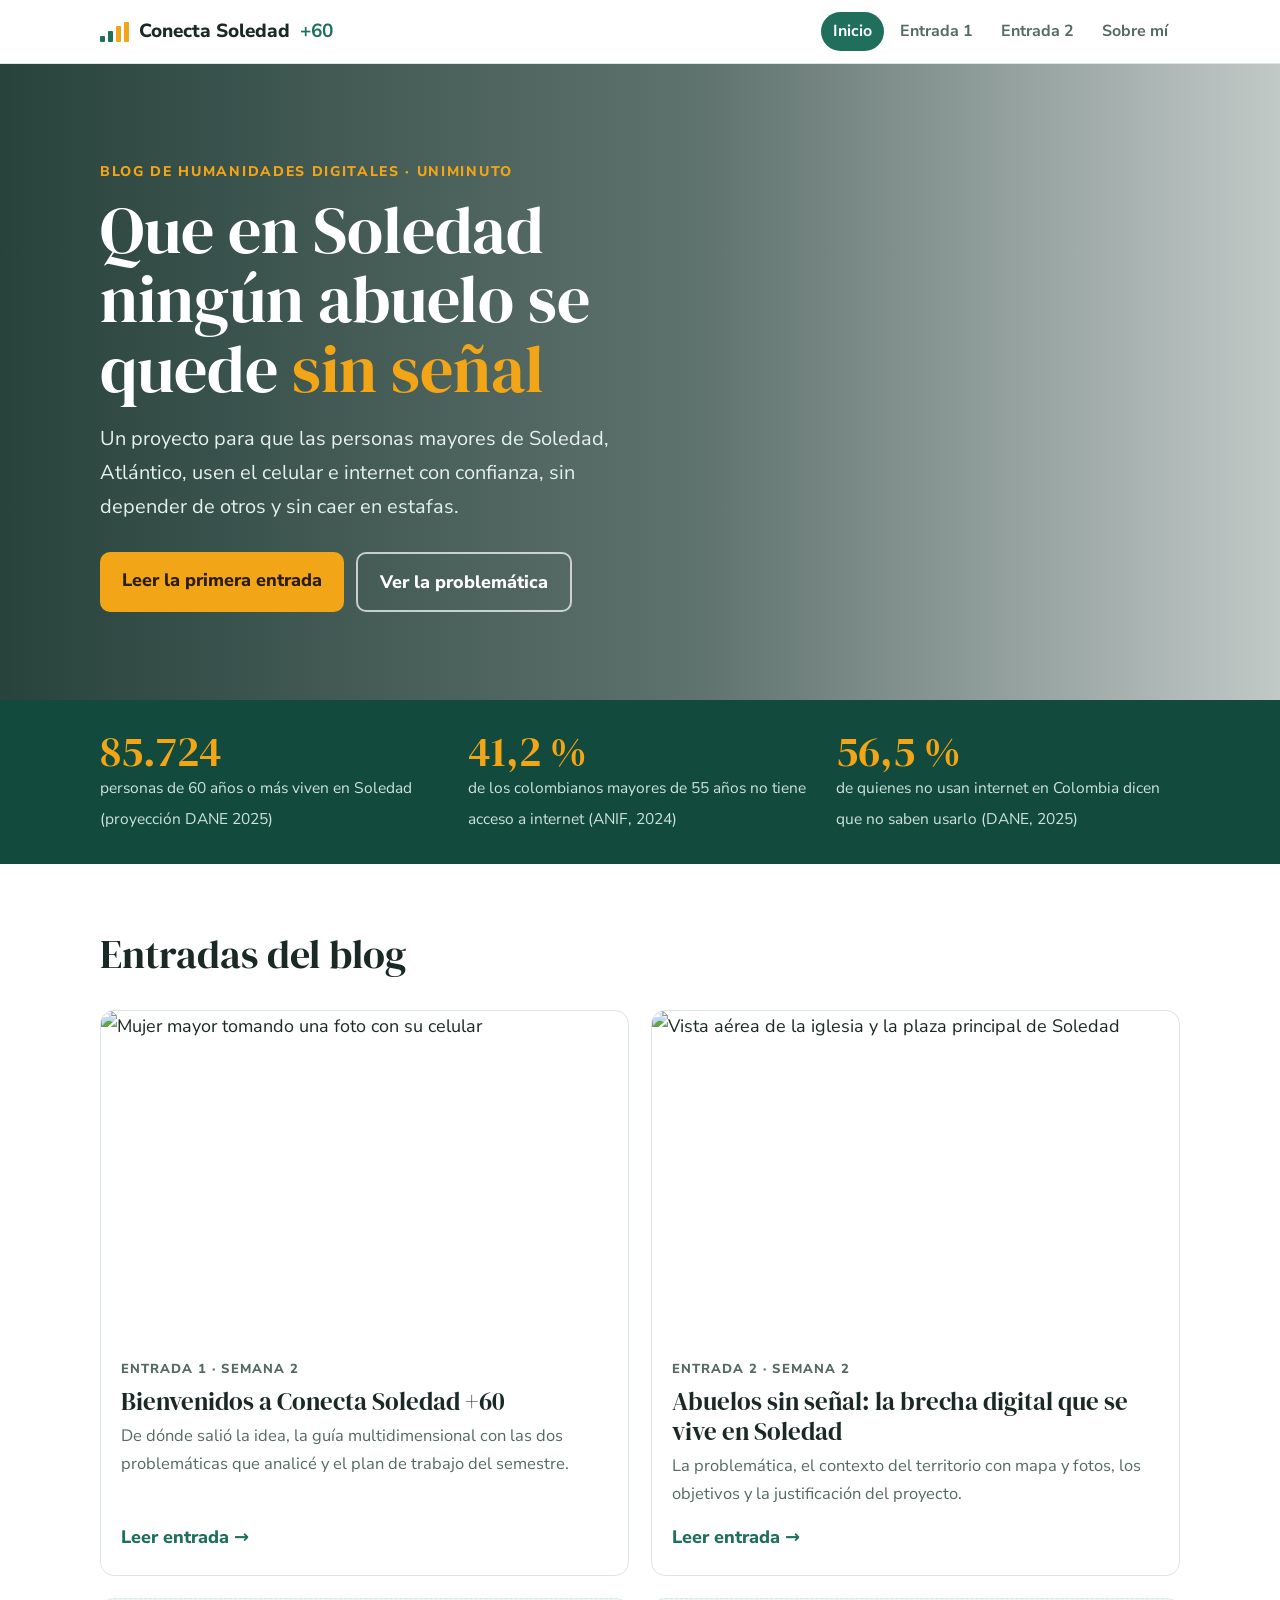
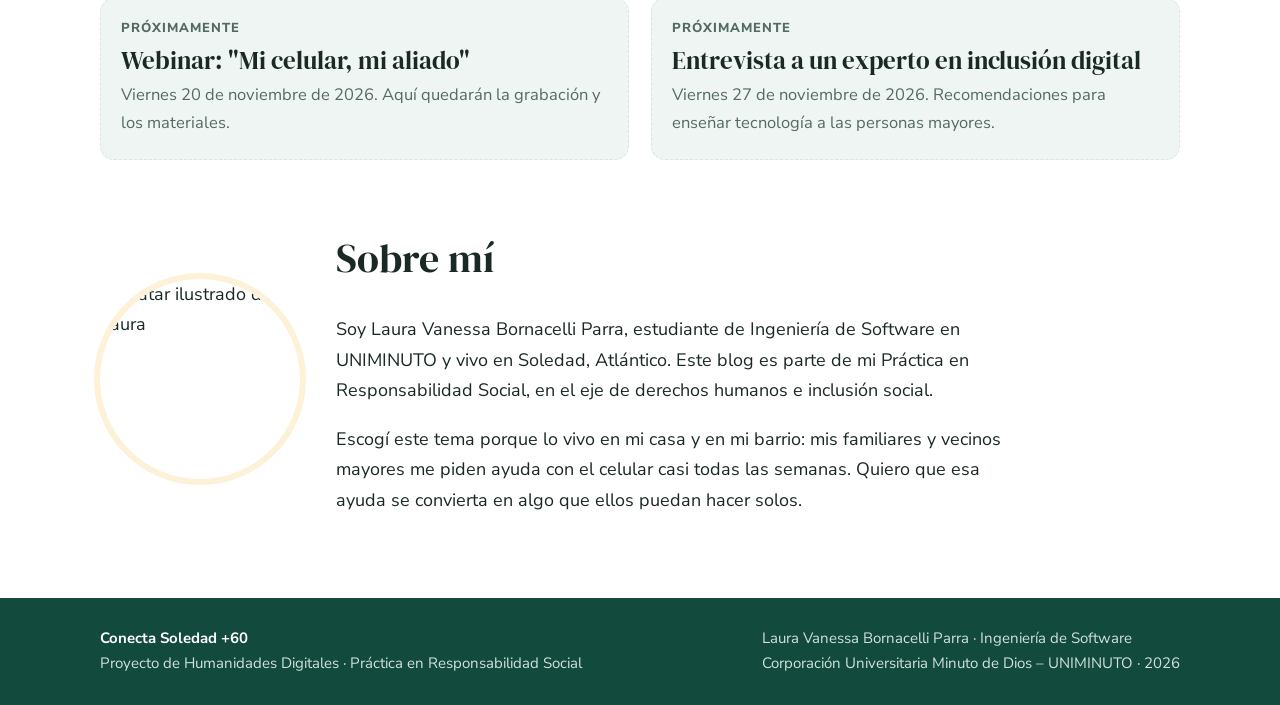
==== index.html @ 332c77a0 "Add files via upload" ====
<!doctype html>
<html lang="es">
<head>
<meta charset="utf-8">
<meta name="viewport" content="width=device-width, initial-scale=1">
<title>Conecta Soledad +60</title>
<meta name="description" content="Blog del proyecto de Humanidades Digitales sobre inclusión digital de las personas mayores en Soledad, Atlántico.">
<link rel="icon" href="img/avatar-laura.svg">
<link rel="preconnect" href="https://fonts.googleapis.com">
<link rel="preconnect" href="https://fonts.gstatic.com" crossorigin>
<link rel="stylesheet" href="https://fonts.googleapis.com/css2?family=DM+Serif+Display&family=Nunito+Sans:opsz,wght@6..12,400;6..12,600;6..12,700;6..12,800&display=swap">
<link rel="stylesheet" href="styles.css">
</head>
<body><header class="topbar"><div class="container topbar-in">
<a class="logo" href="index.html"><span class="signal" aria-hidden="true"><i></i><i></i><i></i><i></i></span>Conecta Soledad <b>+60</b></a>
<nav aria-label="Principal"><a href="index.html" aria-current="page">Inicio</a><a href="entrada-1.html">Entrada 1</a><a href="entrada-2.html">Entrada 2</a><a href="index.html#sobre-mi">Sobre mí</a></nav></div></header>
<section class="hero" style="background-image:url('img/soledad-atardecer.jpg')">
  <div class="hero-shade"></div>
  <div class="container hero-in">
    <p class="eyebrow">Blog de Humanidades Digitales · UNIMINUTO</p>
    <h1>Que en Soledad ningún abuelo se quede <span>sin señal</span></h1>
    <p class="hero-lede">Un proyecto para que las personas mayores de Soledad, Atlántico, usen el celular e internet con confianza, sin depender de otros y sin caer en estafas.</p>
    <div class="hero-cta"><a class="btn" href="entrada-1.html">Leer la primera entrada</a><a class="btn ghost" href="entrada-2.html">Ver la problemática</a></div>
  </div>
</section>

<section class="stats-strip"><div class="container stats">
  <div class="stat"><b>85.724</b><span>personas de 60 años o más viven en Soledad (proyección DANE 2025)</span></div>
  <div class="stat"><b>41,2 %</b><span>de los colombianos mayores de 55 años no tiene acceso a internet (ANIF, 2024)</span></div>
  <div class="stat"><b>56,5 %</b><span>de quienes no usan internet en Colombia dicen que no saben usarlo (DANE, 2025)</span></div>
</div></section>

<main class="container">
  <section class="section">
    <h2 class="section-title">Entradas del blog</h2>
    <div class="cards">
      <a class="card" href="entrada-1.html">
        <img src="img/adulta-mayor-celular.jpg" alt="Mujer mayor tomando una foto con su celular" loading="lazy">
        <div class="card-body"><span class="meta">Entrada 1 · Semana 2</span><h3>Bienvenidos a Conecta Soledad +60</h3><p>De dónde salió la idea, la guía multidimensional con las dos problemáticas que analicé y el plan de trabajo del semestre.</p><span class="more">Leer entrada →</span></div>
      </a>
      <a class="card" href="entrada-2.html">
        <img src="img/soledad-iglesia.jpg" alt="Vista aérea de la iglesia y la plaza principal de Soledad" loading="lazy">
        <div class="card-body"><span class="meta">Entrada 2 · Semana 2</span><h3>Abuelos sin señal: la brecha digital que se vive en Soledad</h3><p>La problemática, el contexto del territorio con mapa y fotos, los objetivos y la justificación del proyecto.</p><span class="more">Leer entrada →</span></div>
      </a>
      <div class="card soon"><div class="card-body"><span class="meta">Próximamente</span><h3>Webinar: "Mi celular, mi aliado"</h3><p>Viernes 20 de noviembre de 2026. Aquí quedarán la grabación y los materiales.</p></div></div>
      <div class="card soon"><div class="card-body"><span class="meta">Próximamente</span><h3>Entrevista a un experto en inclusión digital</h3><p>Viernes 27 de noviembre de 2026. Recomendaciones para enseñar tecnología a las personas mayores.</p></div></div>
    </div>
  </section>

  <section class="section about" id="sobre-mi">
    <img class="avatar" src="img/avatar-laura.svg" alt="Avatar ilustrado de Laura">
    <div>
      <h2 class="section-title">Sobre mí</h2>
      <p>Soy Laura Vanessa Bornacelli Parra, estudiante de Ingeniería de Software en UNIMINUTO y vivo en Soledad, Atlántico. Este blog es parte de mi Práctica en Responsabilidad Social, en el eje de derechos humanos e inclusión social.</p>
      <p>Escogí este tema porque lo vivo en mi casa y en mi barrio: mis familiares y vecinos mayores me piden ayuda con el celular casi todas las semanas. Quiero que esa ayuda se convierta en algo que ellos puedan hacer solos.</p>
    </div>
  </section>
</main>
<footer class="foot"><div class="container foot-in">
<div><strong>Conecta Soledad +60</strong><br>Proyecto de Humanidades Digitales · Práctica en Responsabilidad Social</div>
<div>Laura Vanessa Bornacelli Parra · Ingeniería de Software<br>Corporación Universitaria Minuto de Dios – UNIMINUTO · 2026</div>
</div></footer>
</body></html>
---- styles.css ----
/* Conecta Soledad +60 — estilos
   Paleta: verde de los árboles de Soledad, ámbar del atardecer sobre el Magdalena, blanco de la iglesia.
   Texto base de 18 px pensando en lectores mayores. */
:root {
  --green: #1f6f5c;
  --green-dark: #134a3e;
  --sun: #f2a516;
  --sun-soft: #fdf1d8;
  --ink: #1b2926;
  --muted: #556a65;
  --line: #dbe6e2;
  --mint: #eef5f2;
  --white: #ffffff;
  --display: "DM Serif Display", Georgia, "Times New Roman", serif;
  --body: "Nunito Sans", "Segoe UI", system-ui, -apple-system, sans-serif;
  --radius: 14px;
  --max: 1120px;
}

* { box-sizing: border-box; }
html { scroll-behavior: smooth; }
body { margin: 0; background: var(--white); color: var(--ink); font-family: var(--body); font-size: 18px; line-height: 1.7; }
img { max-width: 100%; display: block; }
a { color: var(--green); }
a:focus-visible, button:focus-visible, summary:focus-visible { outline: 3px solid var(--sun); outline-offset: 3px; border-radius: 4px; }
.container { width: 100%; max-width: var(--max); margin: 0 auto; padding-inline: 20px; }

/* Barra superior */
.topbar { position: sticky; top: 0; z-index: 50; background: rgba(255,255,255,.94); backdrop-filter: blur(8px); border-bottom: 1px solid var(--line); }
.topbar-in { display: flex; align-items: center; justify-content: space-between; gap: 16px; flex-wrap: wrap; padding-block: 12px; }
.logo { display: flex; align-items: center; gap: 10px; font-weight: 800; font-size: 19px; color: var(--ink); text-decoration: none; }
.logo b { color: var(--green); }
.signal { display: flex; align-items: flex-end; gap: 3px; height: 20px; }
.signal i { display: block; width: 5px; border-radius: 1px; background: var(--green); }
.signal i:nth-child(1) { height: 6px; } .signal i:nth-child(2) { height: 11px; }
.signal i:nth-child(3) { height: 16px; background: var(--sun); } .signal i:nth-child(4) { height: 20px; background: var(--sun); }
.topbar nav { display: flex; gap: 4px; flex-wrap: wrap; }
.topbar nav a { text-decoration: none; color: var(--muted); font-weight: 700; font-size: 16px; padding: 6px 12px; border-radius: 999px; }
.topbar nav a:hover { background: var(--mint); color: var(--green-dark); }
.topbar nav a[aria-current="page"] { background: var(--green); color: var(--white); }

/* Portada */
.hero { position: relative; background-size: cover; background-position: center 35%; color: var(--white); }
.hero-shade { position: absolute; inset: 0; background: linear-gradient(90deg, rgba(10,40,33,.88) 0%, rgba(10,40,33,.65) 55%, rgba(10,40,33,.25) 100%); }
.hero-in { position: relative; padding-block: 96px 88px; max-width: var(--max); }
.eyebrow { text-transform: uppercase; letter-spacing: .12em; font-size: 14px; font-weight: 800; color: var(--sun); margin: 0 0 12px; }
.hero h1 { font-family: var(--display); font-weight: 400; font-size: clamp(38px, 6vw, 66px); line-height: 1.05; margin: 0; max-width: 15ch; text-wrap: balance; }
.hero h1 span { color: var(--sun); }
.hero-lede { font-size: 20px; max-width: 46ch; margin: 18px 0 28px; color: #e6f0ec; }
.hero-cta { display: flex; gap: 12px; flex-wrap: wrap; }
.btn { display: inline-block; background: var(--sun); color: #2b1d00; font-weight: 800; text-decoration: none; padding: 13px 22px; border-radius: 10px; }
.btn:hover { filter: brightness(1.06); }
.btn.ghost { background: transparent; color: var(--white); border: 2px solid rgba(255,255,255,.7); }

.stats-strip { background: var(--green-dark); color: var(--white); }
.stats { display: grid; grid-template-columns: repeat(auto-fit, minmax(230px, 1fr)); gap: 24px; padding-block: 30px; }
.stat b { display: block; font-family: var(--display); font-weight: 400; font-size: 42px; line-height: 1; color: var(--sun); }
.stat span { font-size: 15.5px; color: #cfe2dc; }

.section { padding-block: 56px 8px; }
.section-title { font-family: var(--display); font-weight: 400; font-size: clamp(30px, 4vw, 40px); margin: 0 0 22px; }

/* Tarjetas de entradas */
.cards { display: grid; grid-template-columns: repeat(2, minmax(0, 1fr)); gap: 22px; }
@media (max-width: 720px) { .cards { grid-template-columns: 1fr; } }
.card { display: flex; flex-direction: column; background: var(--white); border: 1px solid var(--line); border-radius: var(--radius); overflow: hidden; text-decoration: none; color: var(--ink); transition: transform .2s ease, box-shadow .2s ease; }
a.card:hover { transform: translateY(-4px); box-shadow: 0 14px 30px rgba(19,74,62,.14); }
.card img { aspect-ratio: 16 / 10; object-fit: cover; width: 100%; }
.card-body { padding: 18px 20px 22px; display: flex; flex-direction: column; gap: 6px; flex: 1; }
.card h3 { font-family: var(--display); font-weight: 400; font-size: 25px; line-height: 1.2; margin: 0; }
.card p { margin: 0; color: var(--muted); font-size: 16.5px; }
.card .more { margin-top: auto; padding-top: 8px; font-weight: 800; color: var(--green); }
.card.soon { background: var(--mint); border-style: dashed; }
.meta { text-transform: uppercase; letter-spacing: .08em; font-size: 13px; font-weight: 800; color: var(--muted); }

.about { display: grid; grid-template-columns: 200px minmax(0, 1fr); gap: 36px; align-items: center; padding-bottom: 64px; }
.avatar { width: 200px; height: 200px; border-radius: 50%; box-shadow: 0 0 0 6px var(--sun-soft); }
.about p { max-width: 62ch; }

/* Entradas */
.post-hero img { width: 100%; height: clamp(220px, 42vw, 460px); object-fit: cover; }
.post { max-width: 820px; padding-block: 36px 64px; }
.post-title { font-family: var(--display); font-weight: 400; font-size: clamp(34px, 5vw, 50px); line-height: 1.1; margin: 8px 0 22px; text-wrap: balance; }
.post h2 { font-family: var(--display); font-weight: 400; font-size: clamp(27px, 3.6vw, 34px); line-height: 1.2; margin: 48px 0 14px; color: var(--green-dark); scroll-margin-top: 80px; }
.post h3 { font-size: 20px; margin: 30px 0 10px; }
.post h4 { font-size: 18px; margin: 26px 0 8px; color: var(--green); }
.post p, .post li { max-width: 68ch; }
.lede { font-size: 21px; color: var(--ink); }
.toc { display: flex; flex-wrap: wrap; gap: 8px; margin: 28px 0 8px; }
.toc a { font-size: 15px; font-weight: 700; text-decoration: none; background: var(--mint); color: var(--green-dark); padding: 6px 14px; border-radius: 999px; }
.toc a:hover { background: var(--green); color: var(--white); }

details.prob { border: 1px solid var(--line); border-radius: var(--radius); margin: 14px 0; background: var(--white); }
details.prob summary { cursor: pointer; list-style: none; display: flex; gap: 12px; align-items: flex-start; padding: 16px 18px; font-weight: 700; line-height: 1.45; }
details.prob summary::-webkit-details-marker { display: none; }
details.prob summary::after { content: "+"; margin-left: auto; font-size: 26px; line-height: 1; color: var(--green); }
details.prob[open] summary::after { content: "–"; }
details.prob[open] summary { border-bottom: 1px solid var(--line); background: var(--mint); border-radius: var(--radius) var(--radius) 0 0; }
.prob-body { padding: 4px 22px 18px; }
.chip { flex: none; background: var(--green); color: var(--white); font-size: 12.5px; text-transform: uppercase; letter-spacing: .06em; padding: 3px 9px; border-radius: 6px; margin-top: 3px; }

.reflection { margin: 0; padding: 22px 26px; background: var(--sun-soft); border-radius: var(--radius); font-size: 18.5px; }

.kv { display: grid; grid-template-columns: minmax(0, 11em) minmax(0, 1fr); gap: 8px 18px; margin: 14px 0; }
.kv dt { font-weight: 800; color: var(--muted); font-size: 16px; }
.kv dd { margin: 0; }
.goal { background: var(--mint); border-left: 5px solid var(--green); padding: 16px 20px; border-radius: 0 var(--radius) var(--radius) 0; margin: 16px 0; }
.goal-label { display: block; font-size: 13px; text-transform: uppercase; letter-spacing: .08em; font-weight: 800; color: var(--green); margin-bottom: 4px; }
.note { font-weight: 700; color: var(--green-dark); }

.tablewrap { overflow-x: auto; margin: 14px 0; border: 1px solid var(--line); border-radius: var(--radius); }
table { border-collapse: collapse; width: 100%; min-width: 640px; font-size: 15.5px; line-height: 1.5; }
th, td { text-align: left; vertical-align: top; padding: 11px 14px; border-bottom: 1px solid var(--line); }
th { background: var(--green-dark); color: var(--white); font-size: 13px; text-transform: uppercase; letter-spacing: .06em; }
tr:last-child td { border-bottom: 0; }
tbody tr:nth-child(even) td { background: #f7faf9; }
td.num { font-weight: 800; white-space: nowrap; font-variant-numeric: tabular-nums; }

.photo { margin: 26px 0; }
.photo img { width: 100%; border-radius: var(--radius); max-height: 520px; object-fit: cover; }
.photo figcaption { font-size: 14.5px; color: var(--muted); margin-top: 8px; }

.chart { background: var(--mint); border-radius: var(--radius); padding: 20px 22px; margin: 26px 0; }
.chart h3 { margin-top: 0; }
.bars { display: grid; gap: 12px; }
.bar { display: grid; grid-template-columns: minmax(0, 8.5em) minmax(0, 1fr) 4.6em; gap: 12px; align-items: center; font-size: 16px; }
.track { height: 16px; background: var(--white); border-radius: 8px; overflow: hidden; }
.fill { display: block; height: 100%; background: var(--green); border-radius: 8px; }
.bar.hi .fill { background: var(--sun); }
.bar.hi .bl { font-weight: 800; }
.bv { text-align: right; font-weight: 800; font-variant-numeric: tabular-nums; }
.cap { font-size: 14.5px; color: var(--muted); margin: 12px 0 0; }

.map-wrap { border-radius: var(--radius); overflow: hidden; border: 1px solid var(--line); aspect-ratio: 16 / 9; }
.map-wrap iframe { width: 100%; height: 100%; border: 0; display: block; }

.links li { margin-bottom: 6px; }
.refs li { font-size: 15.5px; margin-bottom: 10px; overflow-wrap: anywhere; }
.post-nav { display: flex; justify-content: space-between; gap: 12px; margin-top: 48px; padding-top: 22px; border-top: 1px solid var(--line); font-weight: 800; }
.post-nav a { text-decoration: none; }

.foot { background: var(--green-dark); color: #cfe2dc; font-size: 15px; }
.foot-in { display: flex; justify-content: space-between; gap: 20px; flex-wrap: wrap; padding-block: 28px; }
.foot strong { color: var(--white); }

@media (max-width: 640px) {
  body { font-size: 17px; }
  .hero-in { padding-block: 64px 56px; }
  .about { grid-template-columns: 1fr; text-align: left; }
  .avatar { width: 150px; height: 150px; }
  .kv { grid-template-columns: 1fr; }
  .bar { grid-template-columns: minmax(0, 6.5em) minmax(0, 1fr) 4.2em; }
  .topbar nav a { padding: 5px 9px; font-size: 15px; }
}
@media (prefers-reduced-motion: reduce) { html { scroll-behavior: auto; } a.card { transition: none; } }
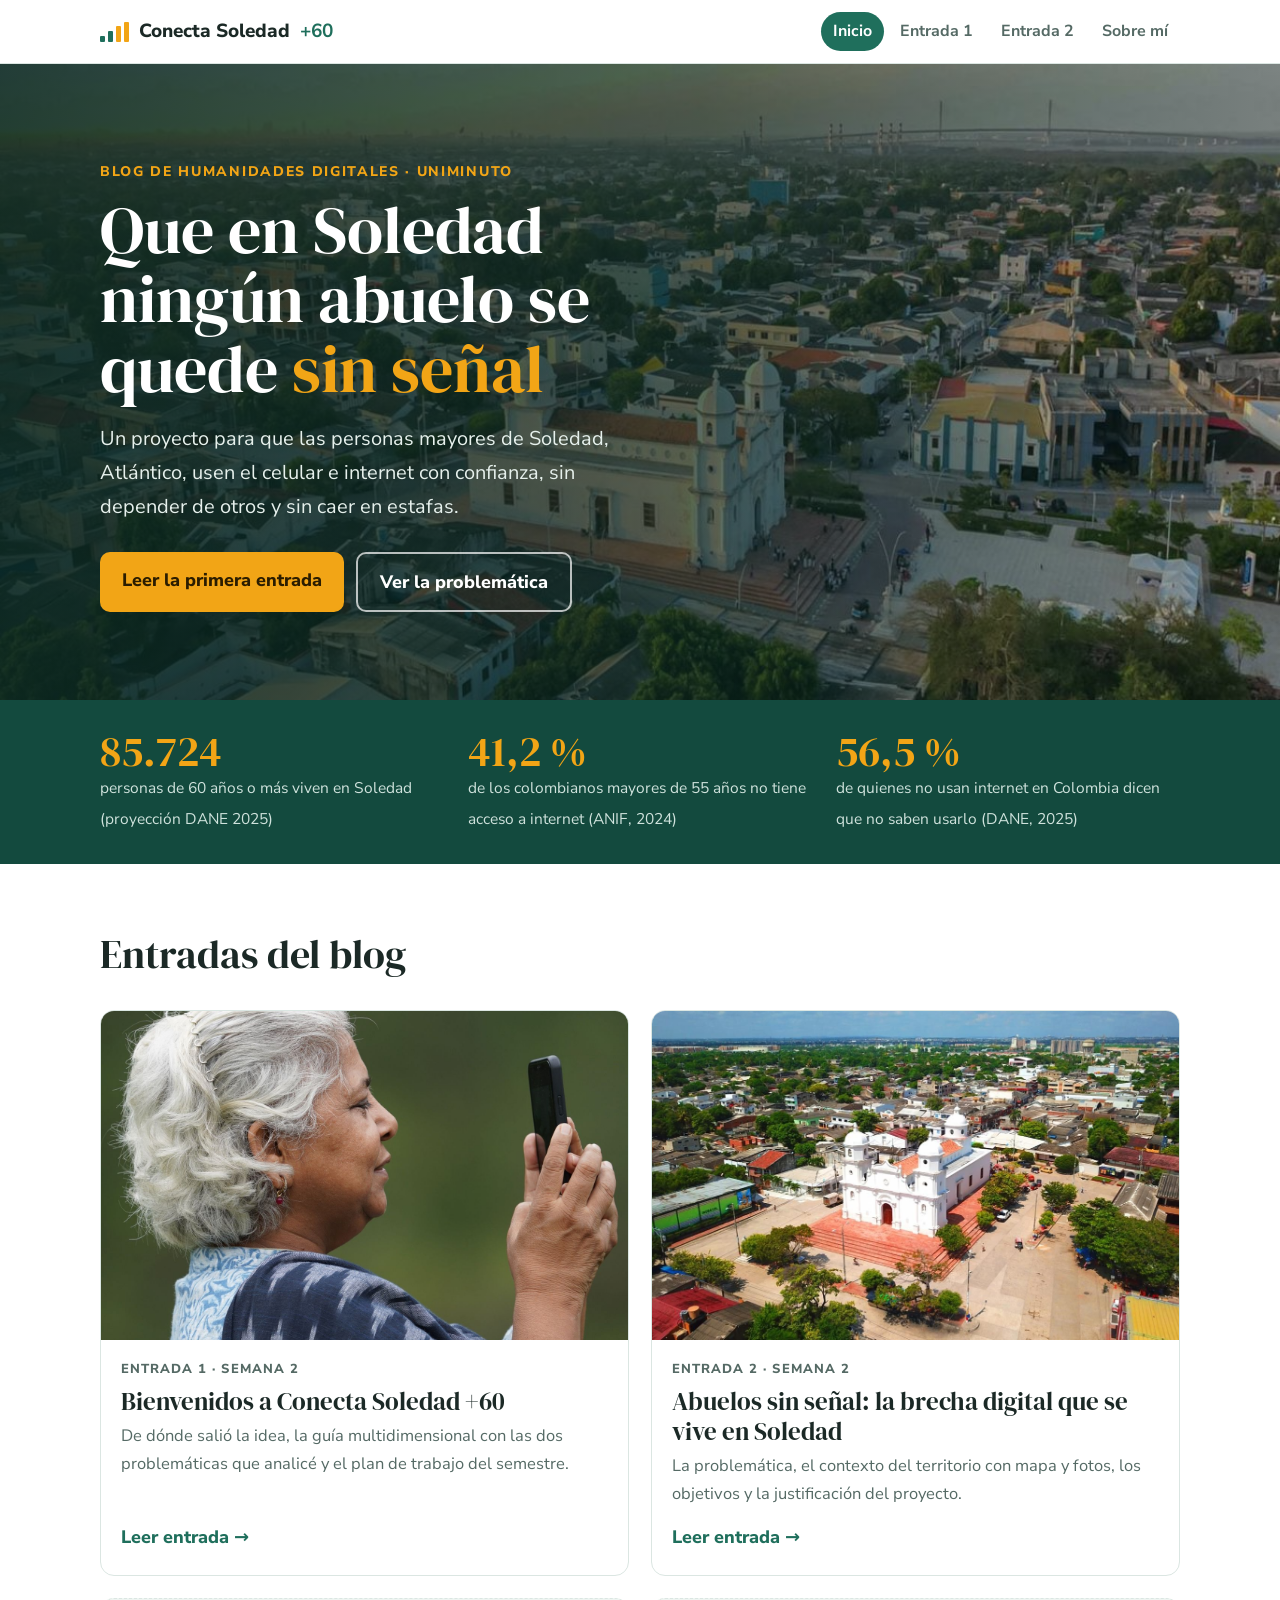
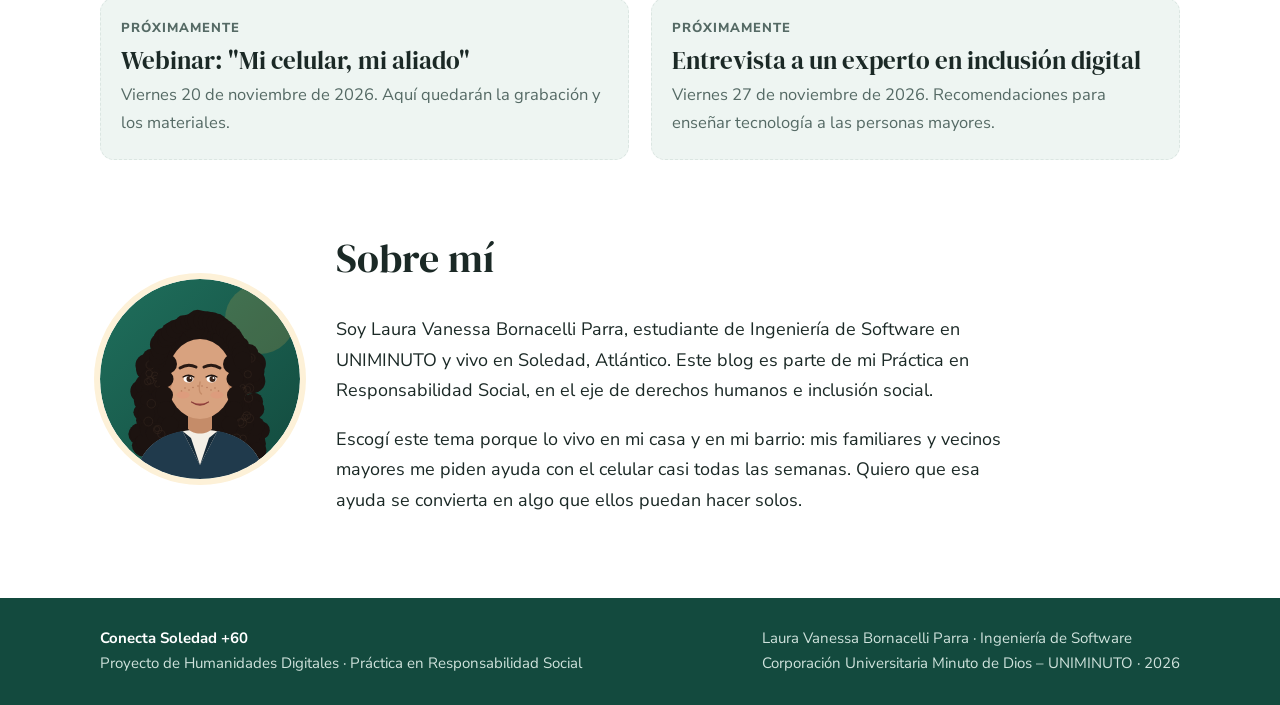
==== commit 27424c26: "Add files via upload" ====
--- a/index.html
+++ b/index.html
@@ -5,7 +5,7 @@
 <meta name="viewport" content="width=device-width, initial-scale=1">
 <title>Conecta Soledad +60</title>
 <meta name="description" content="Blog del proyecto de Humanidades Digitales sobre inclusión digital de las personas mayores en Soledad, Atlántico.">
-<link rel="icon" href="img/avatar-laura.svg">
+<link rel="icon" href="avatar-laura.svg">
 <link rel="preconnect" href="https://fonts.googleapis.com">
 <link rel="preconnect" href="https://fonts.gstatic.com" crossorigin>
 <link rel="stylesheet" href="https://fonts.googleapis.com/css2?family=DM+Serif+Display&family=Nunito+Sans:opsz,wght@6..12,400;6..12,600;6..12,700;6..12,800&display=swap">
@@ -14,7 +14,7 @@
 <body><header class="topbar"><div class="container topbar-in">
 <a class="logo" href="index.html"><span class="signal" aria-hidden="true"><i></i><i></i><i></i><i></i></span>Conecta Soledad <b>+60</b></a>
 <nav aria-label="Principal"><a href="index.html" aria-current="page">Inicio</a><a href="entrada-1.html">Entrada 1</a><a href="entrada-2.html">Entrada 2</a><a href="index.html#sobre-mi">Sobre mí</a></nav></div></header>
-<section class="hero" style="background-image:url('img/soledad-atardecer.jpg')">
+<section class="hero" style="background-image:url('soledad-atardecer.jpg')">
   <div class="hero-shade"></div>
   <div class="container hero-in">
     <p class="eyebrow">Blog de Humanidades Digitales · UNIMINUTO</p>
@@ -35,11 +35,11 @@
     <h2 class="section-title">Entradas del blog</h2>
     <div class="cards">
       <a class="card" href="entrada-1.html">
-        <img src="img/adulta-mayor-celular.jpg" alt="Mujer mayor tomando una foto con su celular" loading="lazy">
+        <img src="adulta-mayor-celular.jpg" alt="Mujer mayor tomando una foto con su celular" loading="lazy">
         <div class="card-body"><span class="meta">Entrada 1 · Semana 2</span><h3>Bienvenidos a Conecta Soledad +60</h3><p>De dónde salió la idea, la guía multidimensional con las dos problemáticas que analicé y el plan de trabajo del semestre.</p><span class="more">Leer entrada →</span></div>
       </a>
       <a class="card" href="entrada-2.html">
-        <img src="img/soledad-iglesia.jpg" alt="Vista aérea de la iglesia y la plaza principal de Soledad" loading="lazy">
+        <img src="soledad-iglesia.jpg" alt="Vista aérea de la iglesia y la plaza principal de Soledad" loading="lazy">
         <div class="card-body"><span class="meta">Entrada 2 · Semana 2</span><h3>Abuelos sin señal: la brecha digital que se vive en Soledad</h3><p>La problemática, el contexto del territorio con mapa y fotos, los objetivos y la justificación del proyecto.</p><span class="more">Leer entrada →</span></div>
       </a>
       <div class="card soon"><div class="card-body"><span class="meta">Próximamente</span><h3>Webinar: "Mi celular, mi aliado"</h3><p>Viernes 20 de noviembre de 2026. Aquí quedarán la grabación y los materiales.</p></div></div>
@@ -48,7 +48,7 @@
   </section>
 
   <section class="section about" id="sobre-mi">
-    <img class="avatar" src="img/avatar-laura.svg" alt="Avatar ilustrado de Laura">
+    <img class="avatar" src="avatar-laura.svg" alt="Avatar ilustrado de Laura">
     <div>
       <h2 class="section-title">Sobre mí</h2>
       <p>Soy Laura Vanessa Bornacelli Parra, estudiante de Ingeniería de Software en UNIMINUTO y vivo en Soledad, Atlántico. Este blog es parte de mi Práctica en Responsabilidad Social, en el eje de derechos humanos e inclusión social.</p>
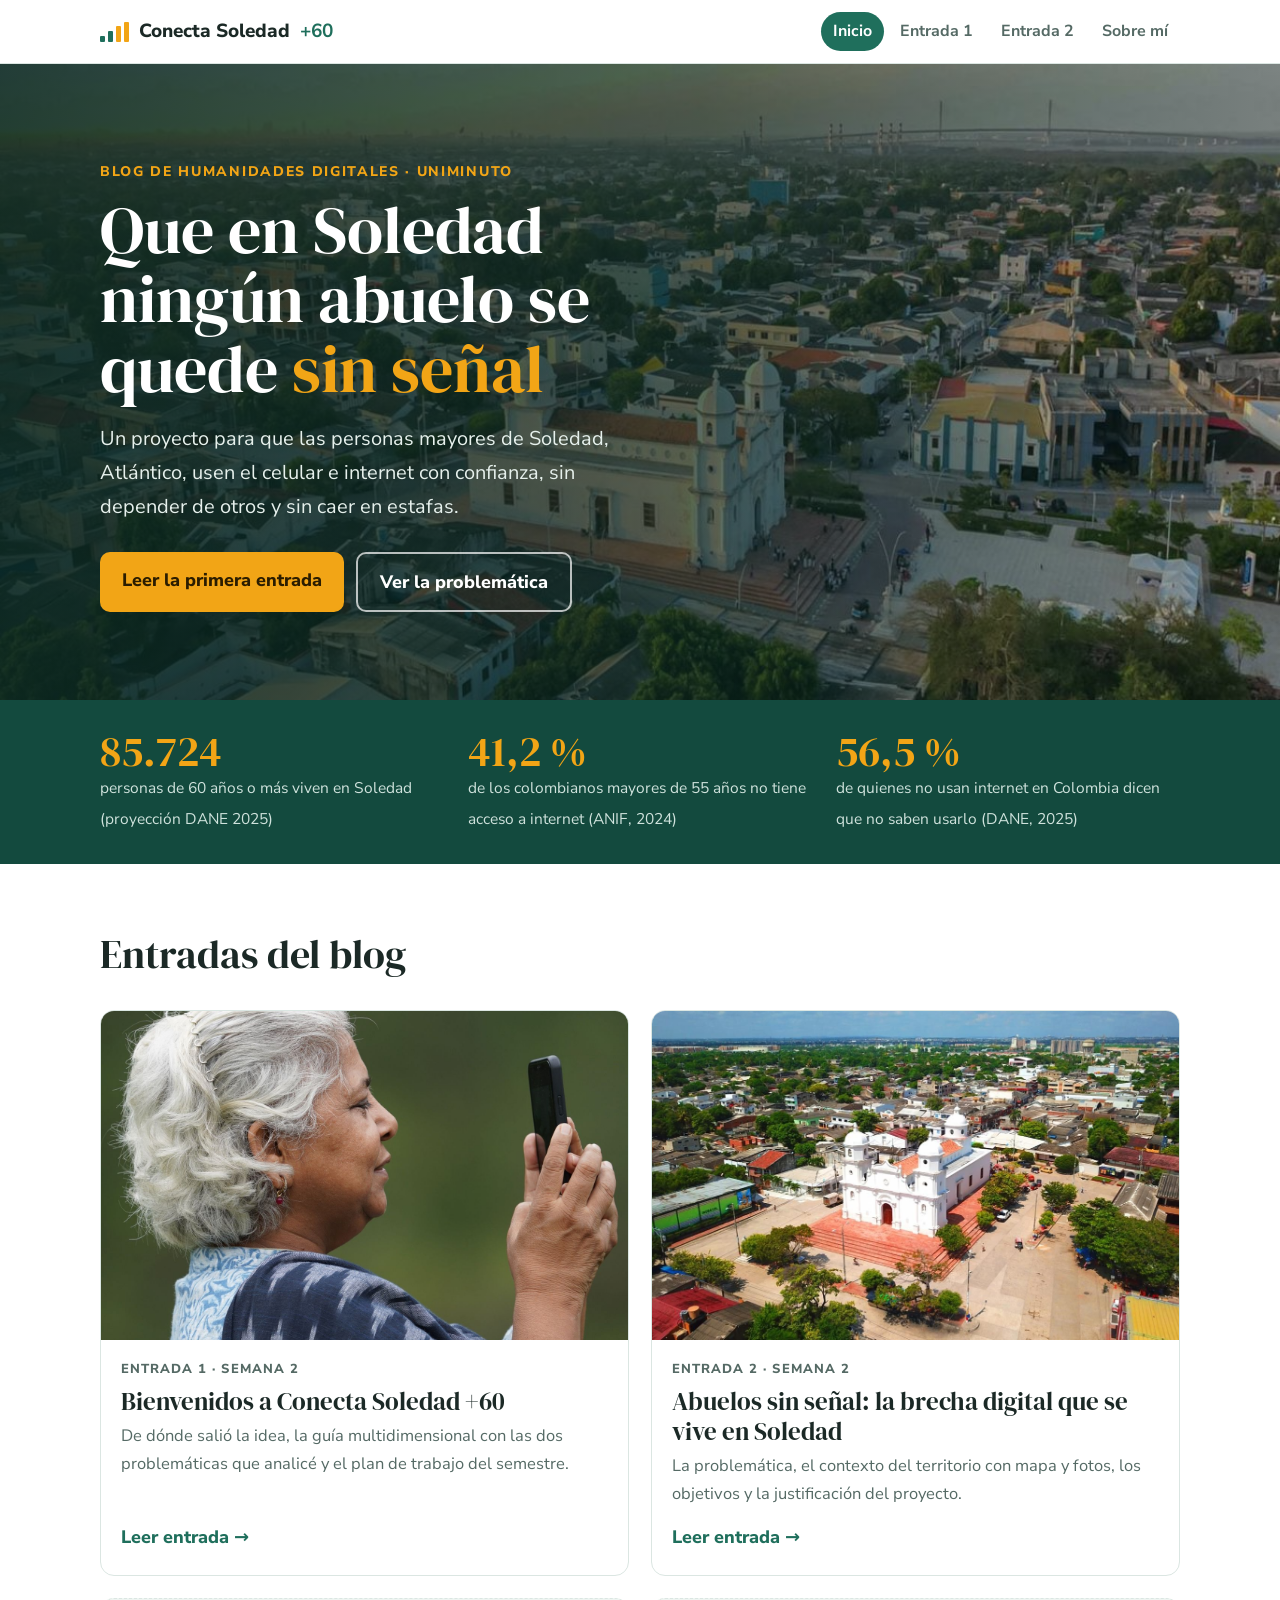
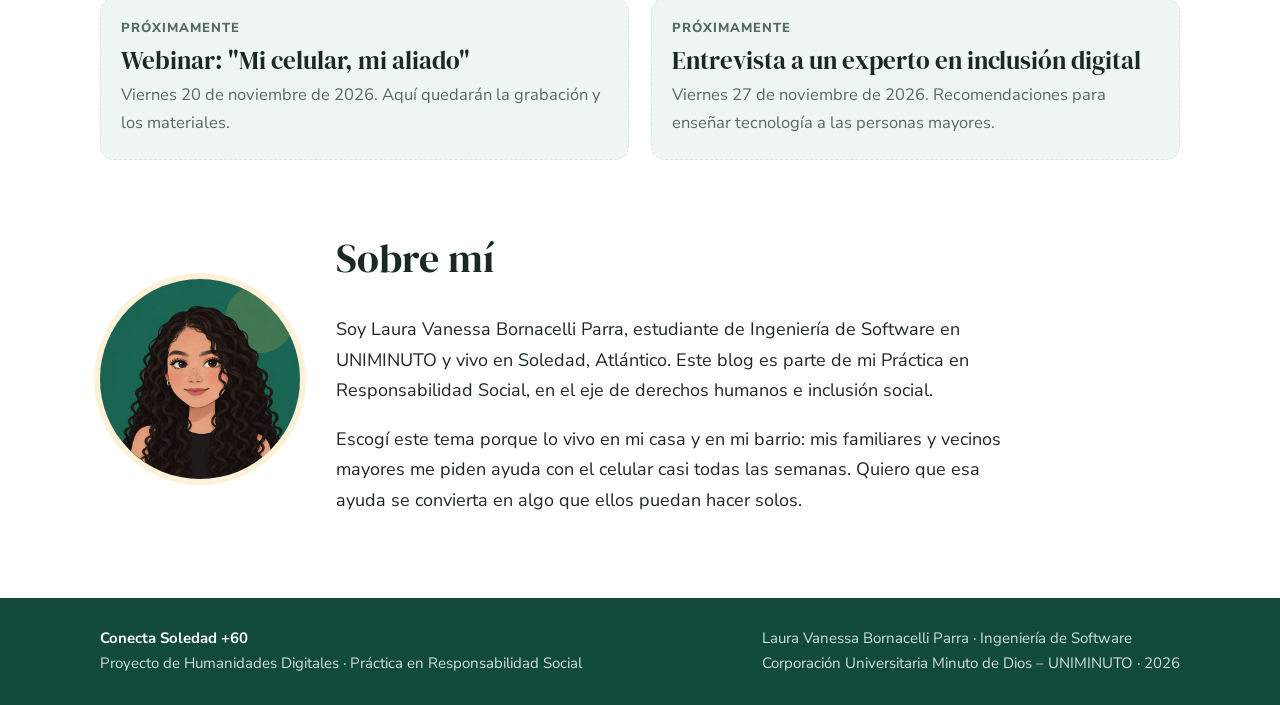
==== commit 66a6e23a: "Add files via upload" ====
--- a/index.html
+++ b/index.html
@@ -5,7 +5,7 @@
 <meta name="viewport" content="width=device-width, initial-scale=1">
 <title>Conecta Soledad +60</title>
 <meta name="description" content="Blog del proyecto de Humanidades Digitales sobre inclusión digital de las personas mayores en Soledad, Atlántico.">
-<link rel="icon" href="avatar-laura.svg">
+<link rel="icon" href="avatar-laura.png">
 <link rel="preconnect" href="https://fonts.googleapis.com">
 <link rel="preconnect" href="https://fonts.gstatic.com" crossorigin>
 <link rel="stylesheet" href="https://fonts.googleapis.com/css2?family=DM+Serif+Display&family=Nunito+Sans:opsz,wght@6..12,400;6..12,600;6..12,700;6..12,800&display=swap">
@@ -48,7 +48,7 @@
   </section>
 
   <section class="section about" id="sobre-mi">
-    <img class="avatar" src="avatar-laura.svg" alt="Avatar ilustrado de Laura">
+    <img class="avatar" src="avatar-laura.png" alt="Avatar ilustrado de Laura">
     <div>
       <h2 class="section-title">Sobre mí</h2>
       <p>Soy Laura Vanessa Bornacelli Parra, estudiante de Ingeniería de Software en UNIMINUTO y vivo en Soledad, Atlántico. Este blog es parte de mi Práctica en Responsabilidad Social, en el eje de derechos humanos e inclusión social.</p>
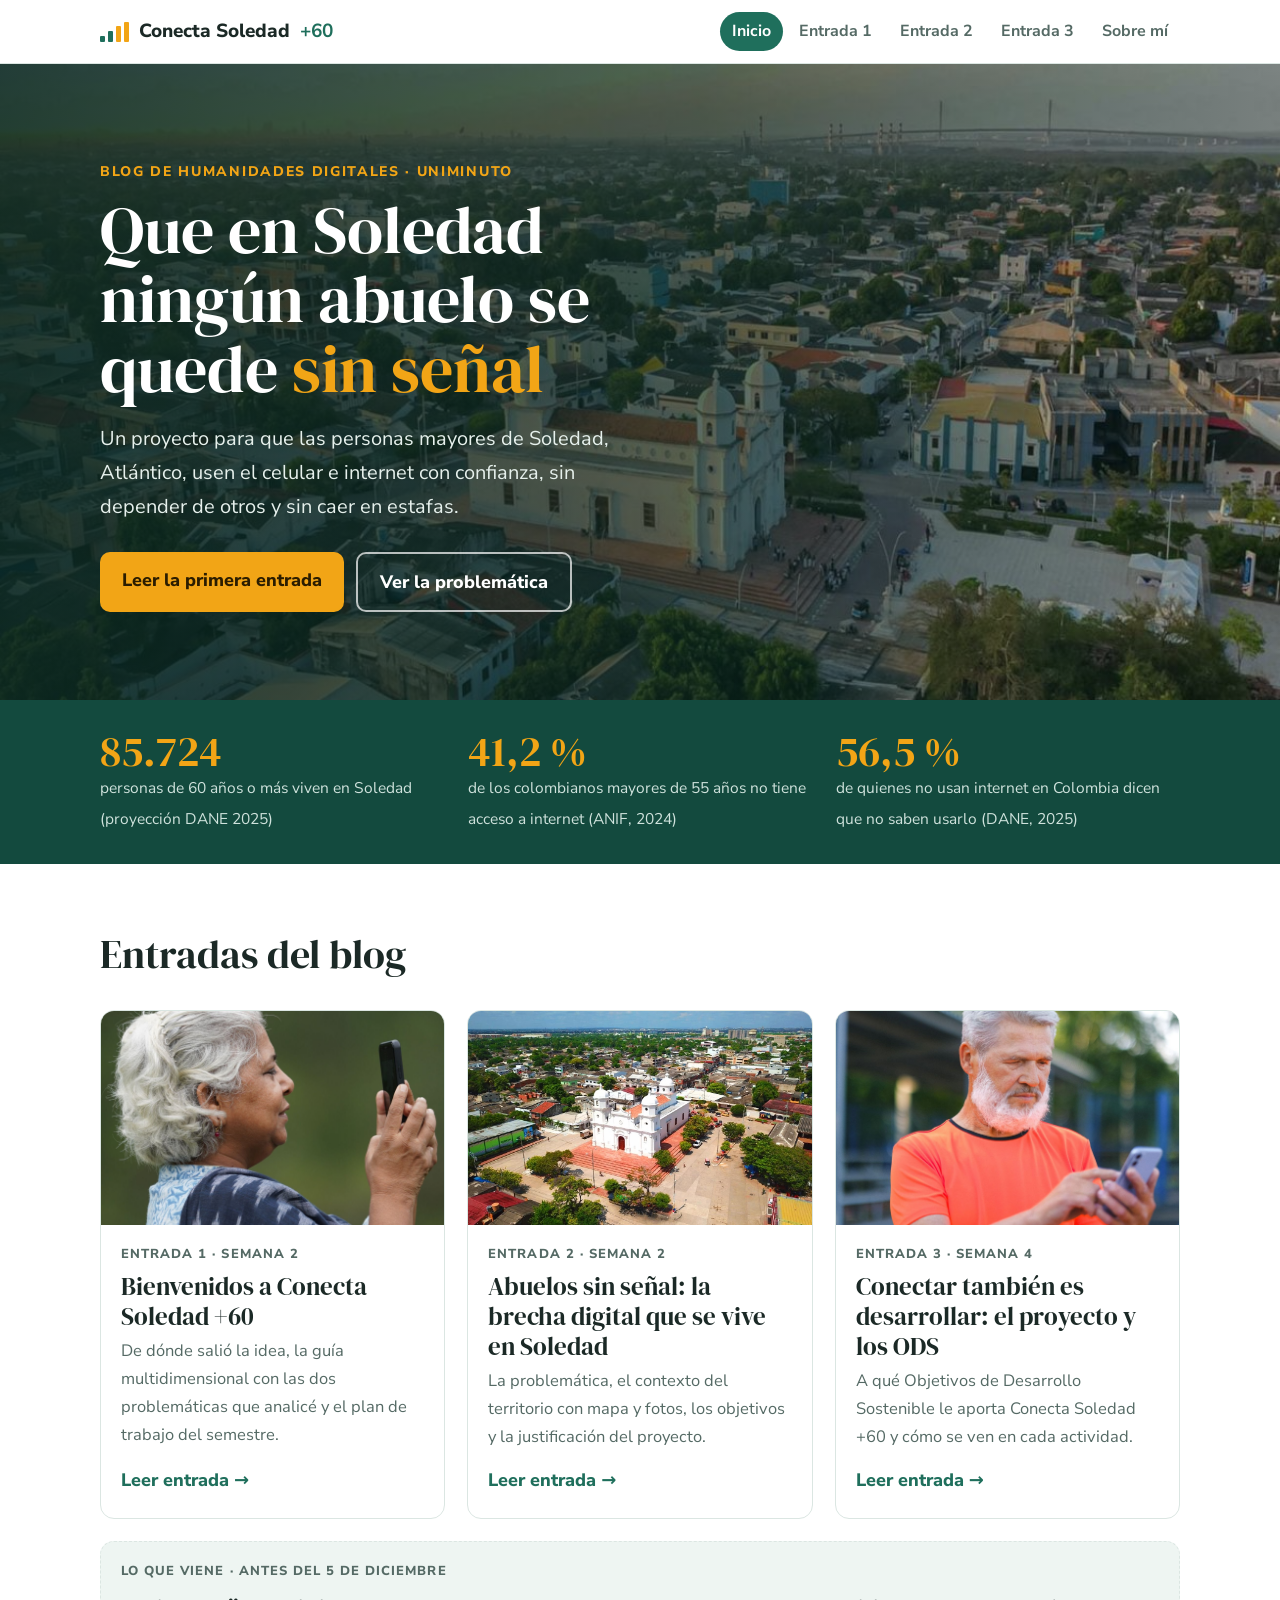
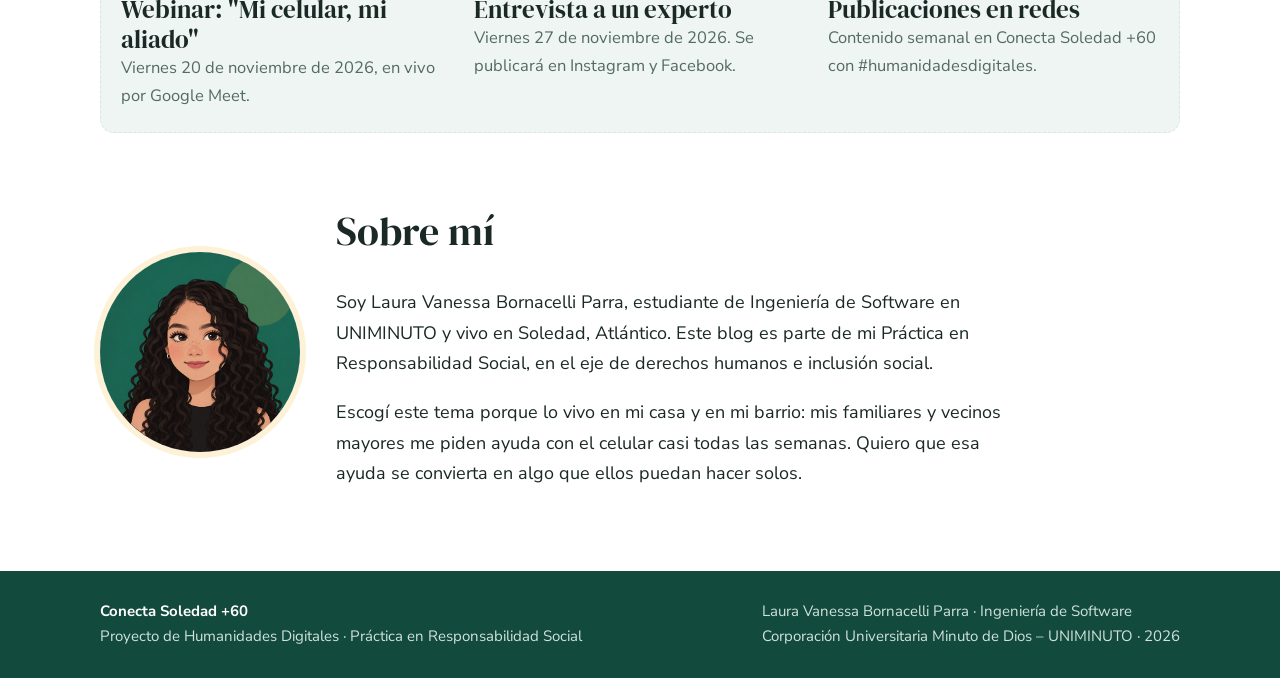
==== commit 35038f83: "entrada 3" ====
--- a/index.html
+++ b/index.html
@@ -13,7 +13,7 @@
 </head>
 <body><header class="topbar"><div class="container topbar-in">
 <a class="logo" href="index.html"><span class="signal" aria-hidden="true"><i></i><i></i><i></i><i></i></span>Conecta Soledad <b>+60</b></a>
-<nav aria-label="Principal"><a href="index.html" aria-current="page">Inicio</a><a href="entrada-1.html">Entrada 1</a><a href="entrada-2.html">Entrada 2</a><a href="index.html#sobre-mi">Sobre mí</a></nav></div></header>
+<nav aria-label="Principal"><a href="index.html" aria-current="page">Inicio</a><a href="entrada-1.html">Entrada 1</a><a href="entrada-2.html">Entrada 2</a><a href="entrada-3.html">Entrada 3</a><a href="index.html#sobre-mi">Sobre mí</a></nav></div></header>
 <section class="hero" style="background-image:url('soledad-atardecer.jpg')">
   <div class="hero-shade"></div>
   <div class="container hero-in">
@@ -42,8 +42,14 @@
         <img src="soledad-iglesia.jpg" alt="Vista aérea de la iglesia y la plaza principal de Soledad" loading="lazy">
         <div class="card-body"><span class="meta">Entrada 2 · Semana 2</span><h3>Abuelos sin señal: la brecha digital que se vive en Soledad</h3><p>La problemática, el contexto del territorio con mapa y fotos, los objetivos y la justificación del proyecto.</p><span class="more">Leer entrada →</span></div>
       </a>
-      <div class="card soon"><div class="card-body"><span class="meta">Próximamente</span><h3>Webinar: "Mi celular, mi aliado"</h3><p>Viernes 20 de noviembre de 2026. Aquí quedarán la grabación y los materiales.</p></div></div>
-      <div class="card soon"><div class="card-body"><span class="meta">Próximamente</span><h3>Entrevista a un experto en inclusión digital</h3><p>Viernes 27 de noviembre de 2026. Recomendaciones para enseñar tecnología a las personas mayores.</p></div></div>
+      <a class="card" href="entrada-3.html">
+        <img src="adulto-mayor-celular.jpg" alt="Hombre mayor escribiendo en su celular" loading="lazy">
+        <div class="card-body"><span class="meta">Entrada 3 · Semana 4</span><h3>Conectar también es desarrollar: el proyecto y los ODS</h3><p>A qué Objetivos de Desarrollo Sostenible le aporta Conecta Soledad +60 y cómo se ven en cada actividad.</p><span class="more">Leer entrada →</span></div>
+      </a>
+      <div class="card soon wide"><div class="card-body"><span class="meta">Lo que viene · antes del 5 de diciembre</span>
+        <div class="upcoming"><div><h3>Webinar: "Mi celular, mi aliado"</h3><p>Viernes 20 de noviembre de 2026, en vivo por Google Meet.</p></div>
+        <div><h3>Entrevista a un experto</h3><p>Viernes 27 de noviembre de 2026. Se publicará en Instagram y Facebook.</p></div>
+        <div><h3>Publicaciones en redes</h3><p>Contenido semanal en Conecta Soledad +60 con #humanidadesdigitales.</p></div></div></div></div>
     </div>
   </section>
 
--- a/styles.css
+++ b/styles.css
@@ -61,8 +61,12 @@
 .section-title { font-family: var(--display); font-weight: 400; font-size: clamp(30px, 4vw, 40px); margin: 0 0 22px; }
 
 /* Tarjetas de entradas */
-.cards { display: grid; grid-template-columns: repeat(2, minmax(0, 1fr)); gap: 22px; }
-@media (max-width: 720px) { .cards { grid-template-columns: 1fr; } }
+.cards { display: grid; grid-template-columns: repeat(3, minmax(0, 1fr)); gap: 22px; }
+.card.wide { grid-column: 1 / -1; }
+.upcoming { display: grid; grid-template-columns: repeat(3, minmax(0, 1fr)); gap: 22px; margin-top: 6px; }
+.upcoming h3 { font-size: 22px; }
+@media (max-width: 900px) { .cards { grid-template-columns: repeat(2, minmax(0, 1fr)); } }
+@media (max-width: 720px) { .cards, .upcoming { grid-template-columns: 1fr; } }
 .card { display: flex; flex-direction: column; background: var(--white); border: 1px solid var(--line); border-radius: var(--radius); overflow: hidden; text-decoration: none; color: var(--ink); transition: transform .2s ease, box-shadow .2s ease; }
 a.card:hover { transform: translateY(-4px); box-shadow: 0 14px 30px rgba(19,74,62,.14); }
 .card img { aspect-ratio: 16 / 10; object-fit: cover; width: 100%; }
@@ -153,3 +157,19 @@
   .topbar nav a { padding: 5px 9px; font-size: 15px; }
 }
 @media (prefers-reduced-motion: reduce) { html { scroll-behavior: auto; } a.card { transition: none; } }
+
+/* Entrada 3: ODS */
+.ods-grid { display: grid; grid-template-columns: repeat(3, minmax(0, 1fr)); gap: 12px; margin: 22px 0; }
+.ods { color: #fff; border-radius: 10px; padding: 14px 14px 16px; display: flex; flex-direction: column; gap: 4px; min-height: 120px; }
+.ods b { font-family: var(--display); font-weight: 400; font-size: 40px; line-height: 1; }
+.ods span { font-weight: 800; font-size: 15px; line-height: 1.3; }
+.ods small { font-size: 12.5px; text-transform: uppercase; letter-spacing: .06em; opacity: .9; font-weight: 700; }
+.ods-3 { background: #4C9F38; } .ods-4 { background: #C5192D; } .ods-9 { background: #FD6925; }
+.ods-10 { background: #DD1367; } .ods-16 { background: #00689D; } .ods-17 { background: #19486A; }
+.ods-block { border: 1px solid var(--line); border-radius: var(--radius); padding: 6px 22px 18px; margin: 18px 0; border-top: 6px solid var(--c, var(--green)); }
+.ods-block h3 { margin-top: 18px; }
+.meta-quote { background: var(--mint); border-radius: 10px; padding: 12px 16px; font-size: 16.5px; margin: 10px 0 14px; }
+.meta-quote strong { color: var(--green-dark); }
+.pullquote { font-family: var(--display); font-size: clamp(24px, 3.2vw, 30px); line-height: 1.3; color: var(--green-dark); border-left: 5px solid var(--sun); padding: 4px 0 4px 20px; margin: 30px 0; }
+
+@media (max-width: 560px) { .ods-grid { grid-template-columns: repeat(2, minmax(0, 1fr)); } }
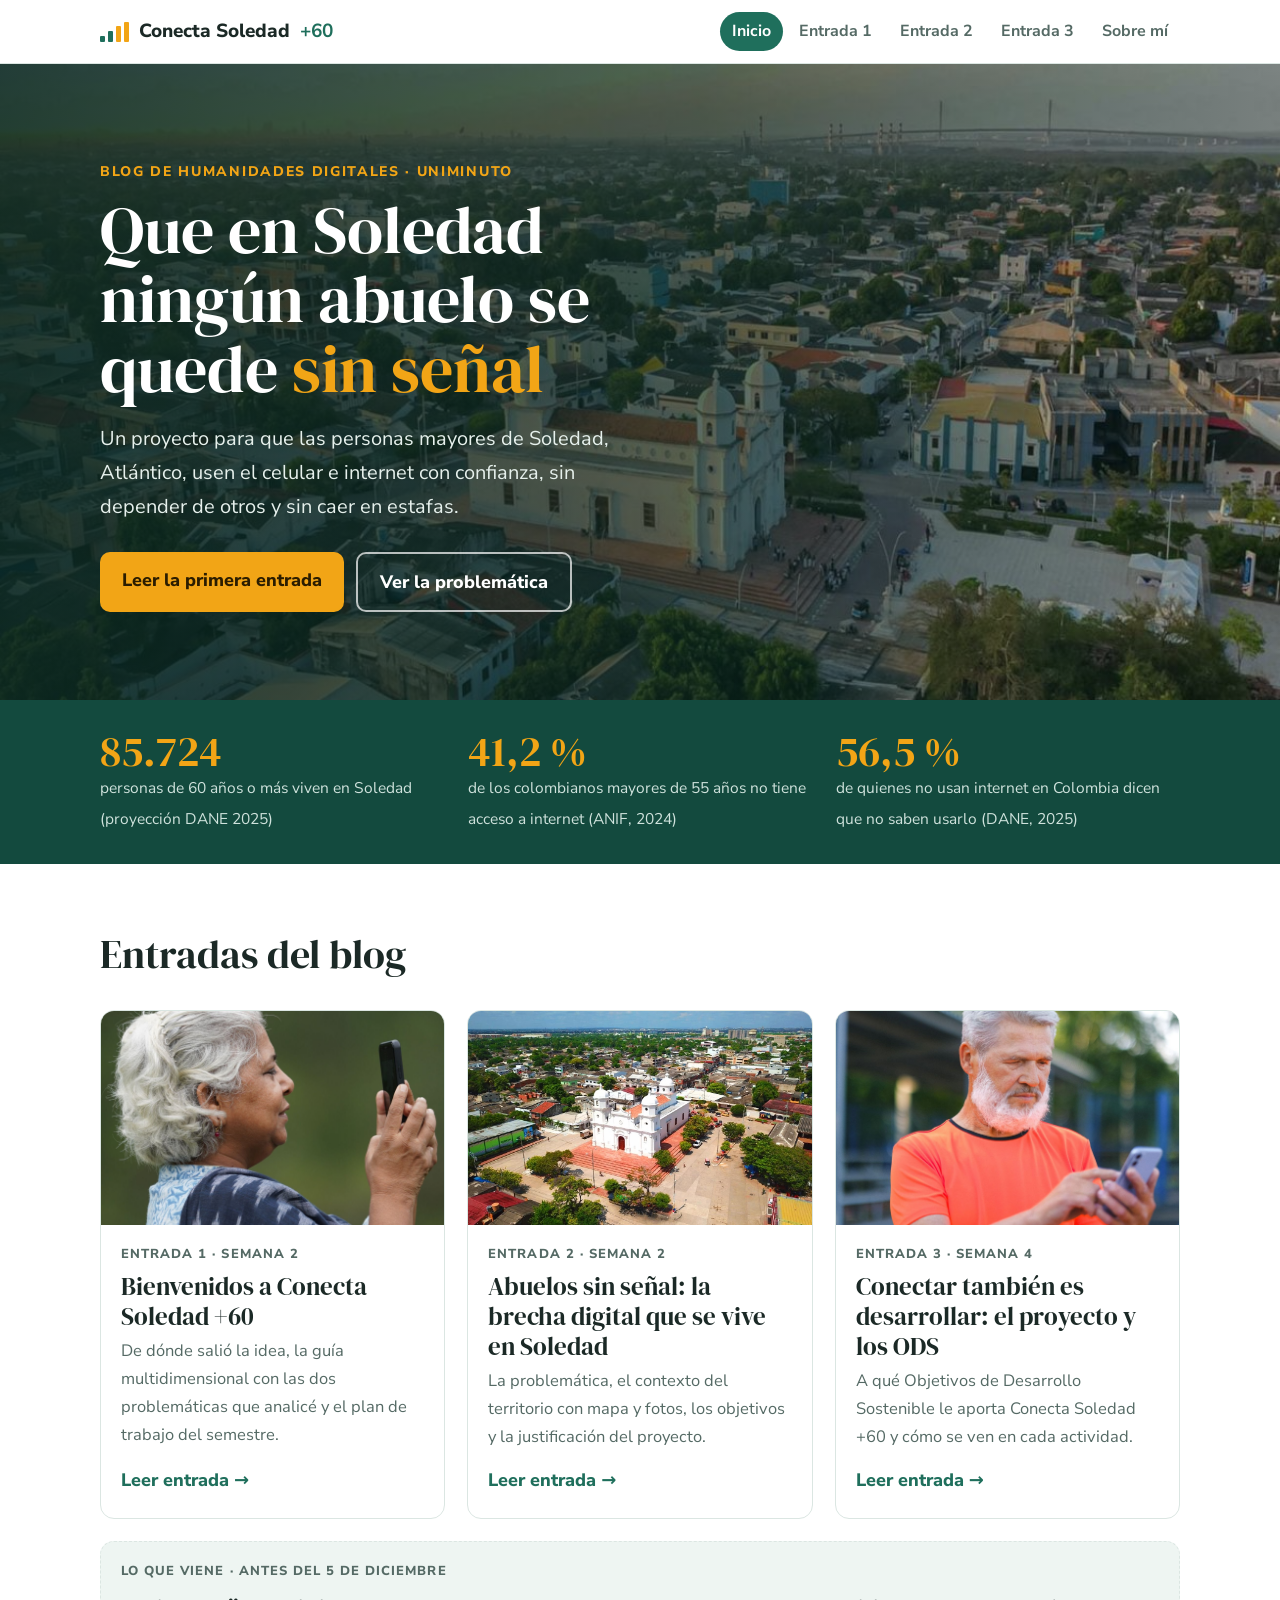
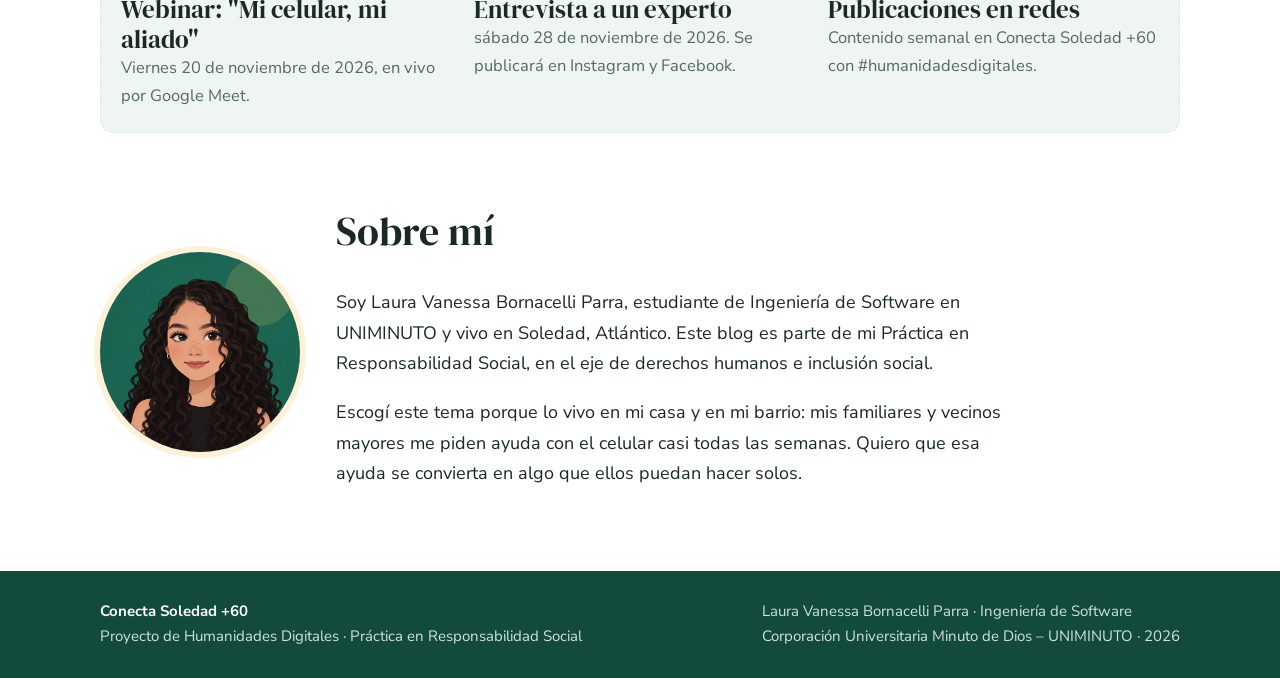
==== commit 4af52afa: "fechas eventos" ====
--- a/index.html
+++ b/index.html
@@ -48,7 +48,7 @@
       </a>
       <div class="card soon wide"><div class="card-body"><span class="meta">Lo que viene · antes del 5 de diciembre</span>
         <div class="upcoming"><div><h3>Webinar: "Mi celular, mi aliado"</h3><p>Viernes 20 de noviembre de 2026, en vivo por Google Meet.</p></div>
-        <div><h3>Entrevista a un experto</h3><p>Viernes 27 de noviembre de 2026. Se publicará en Instagram y Facebook.</p></div>
+        <div><h3>Entrevista a un experto</h3><p>sábado 28 de noviembre de 2026. Se publicará en Instagram y Facebook.</p></div>
         <div><h3>Publicaciones en redes</h3><p>Contenido semanal en Conecta Soledad +60 con #humanidadesdigitales.</p></div></div></div></div>
     </div>
   </section>
